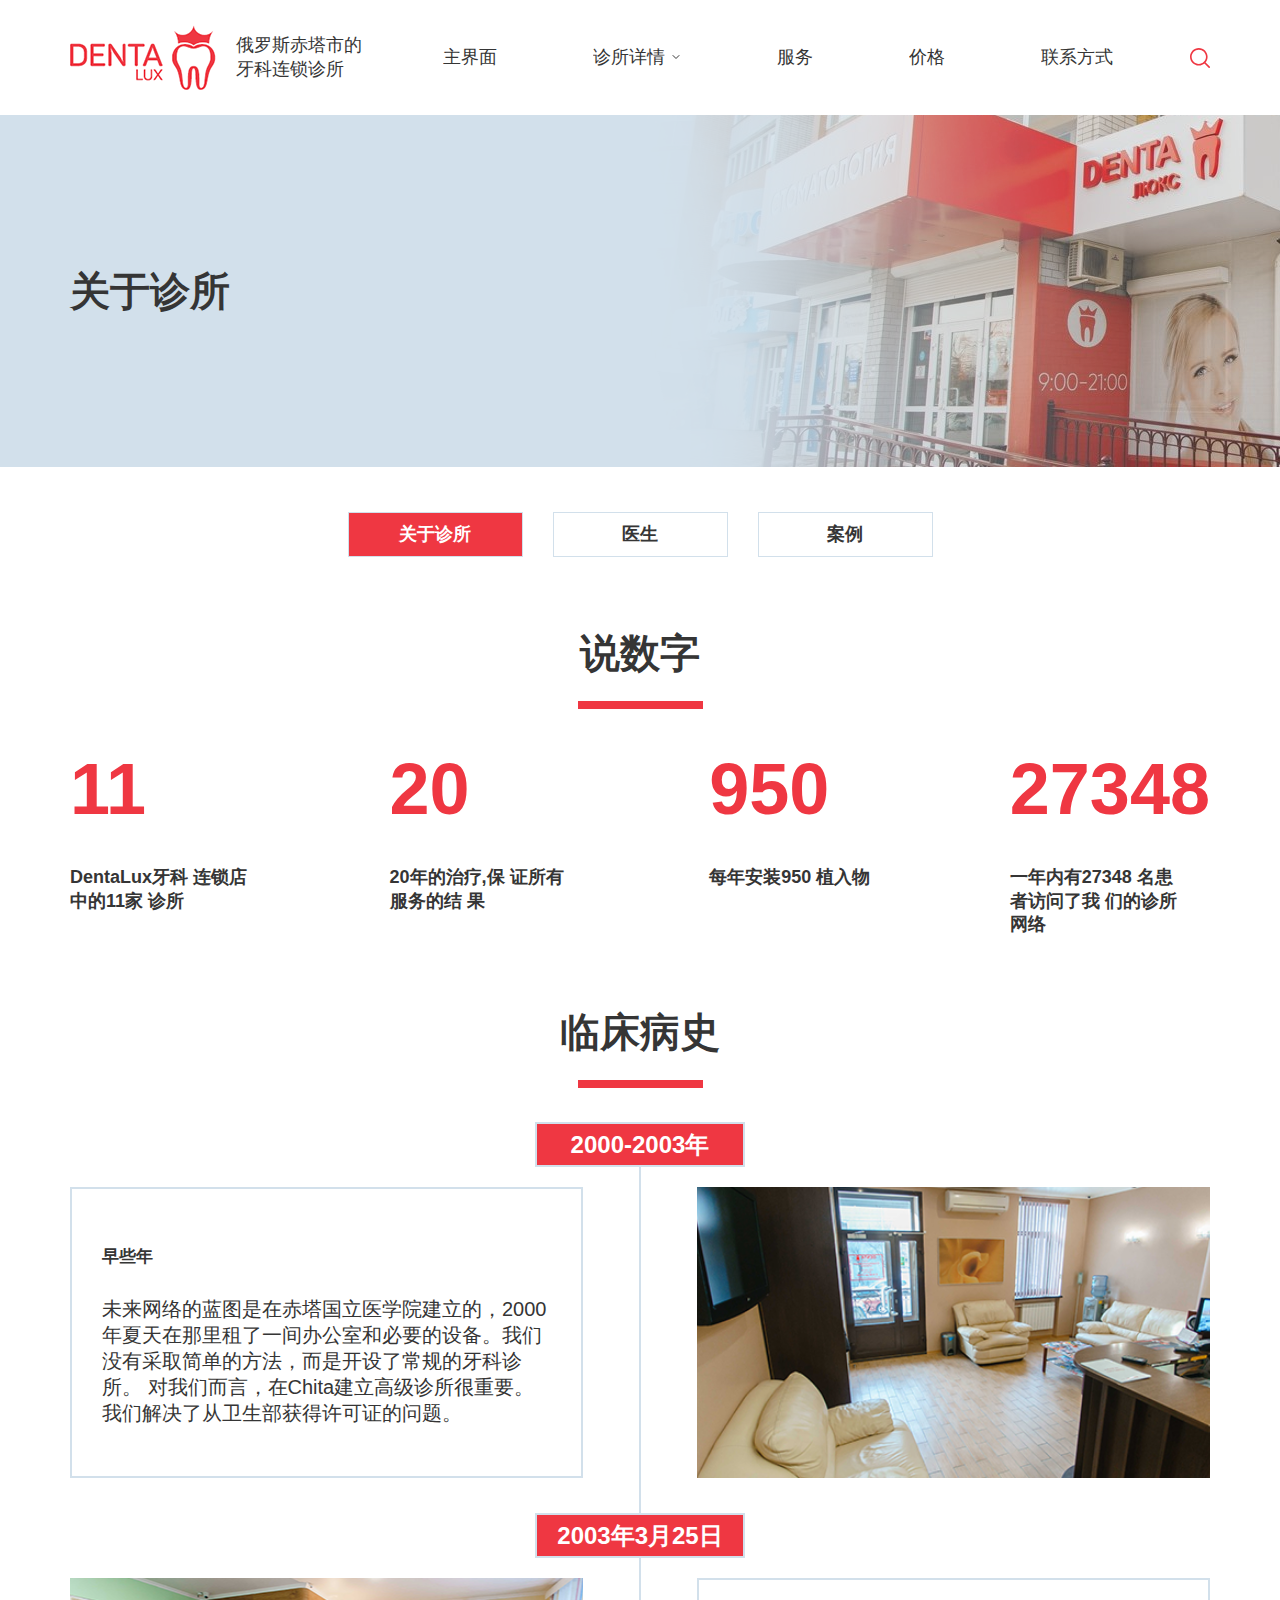
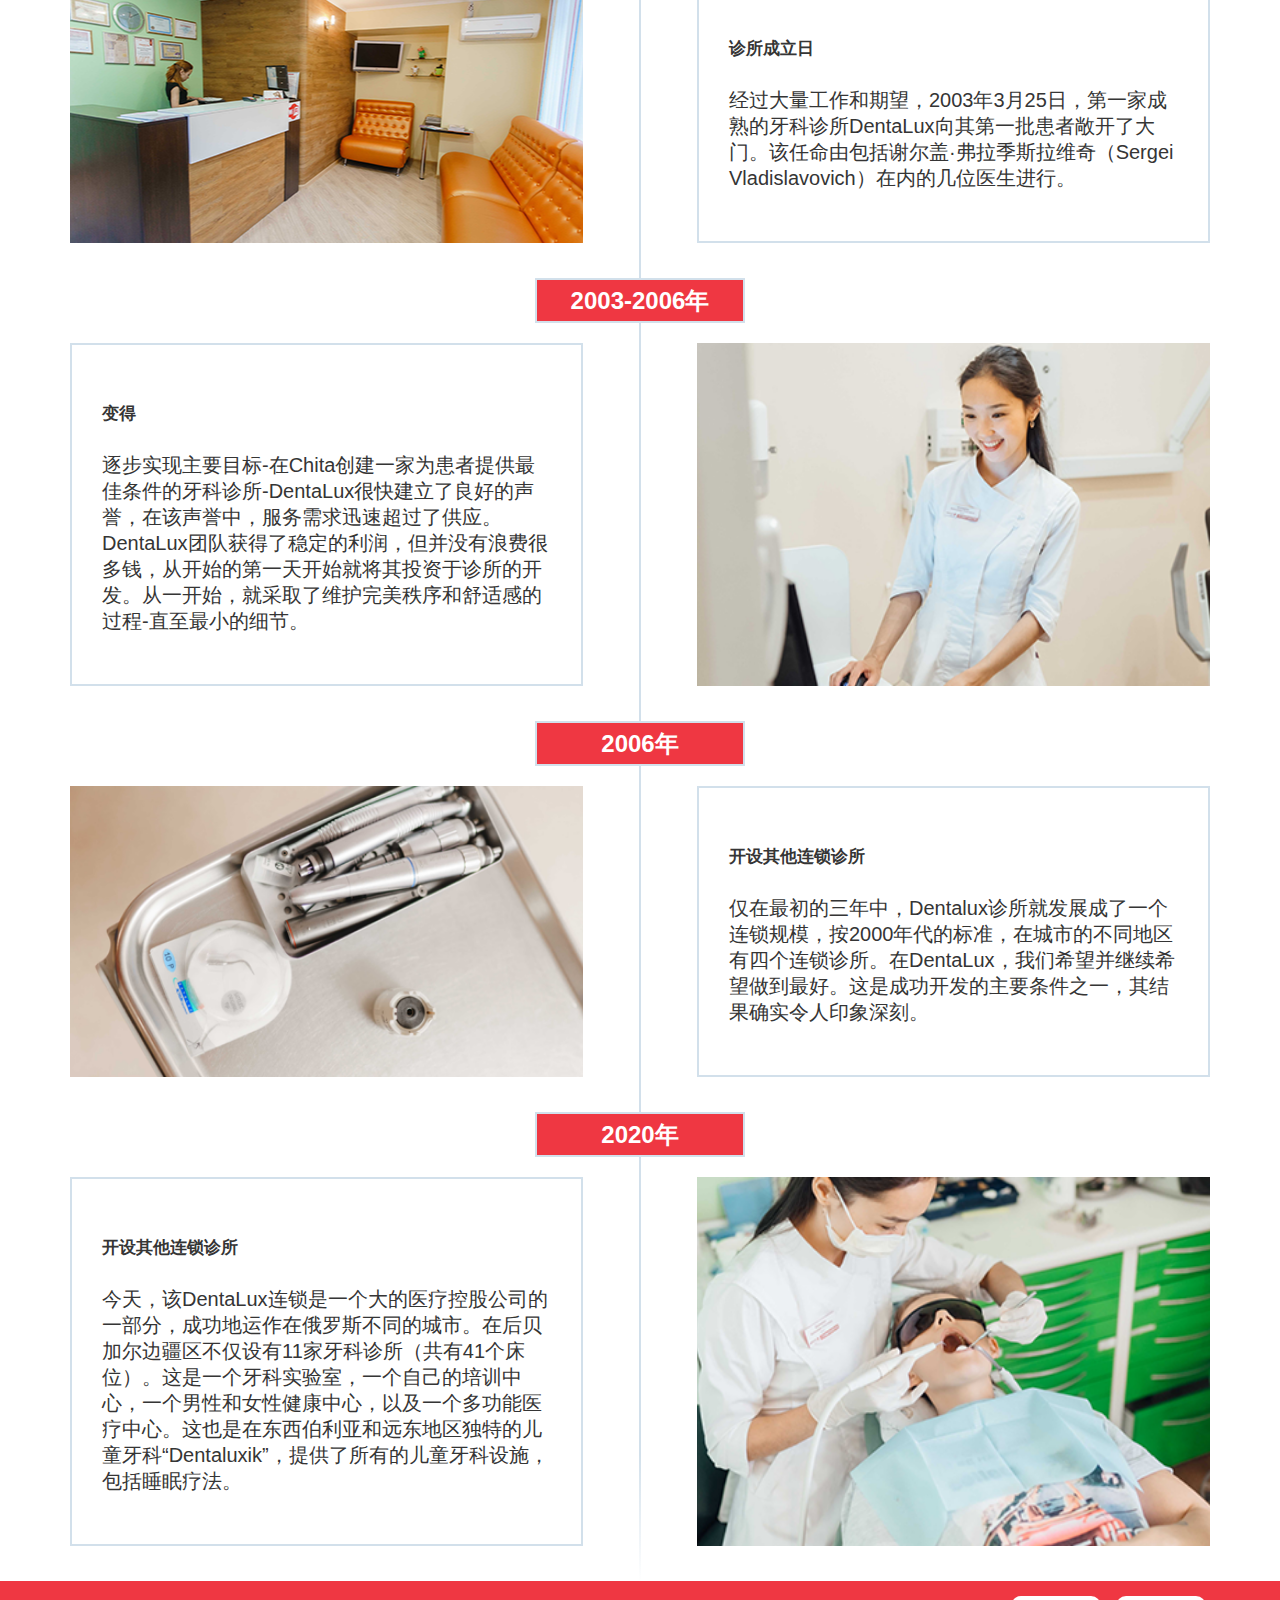
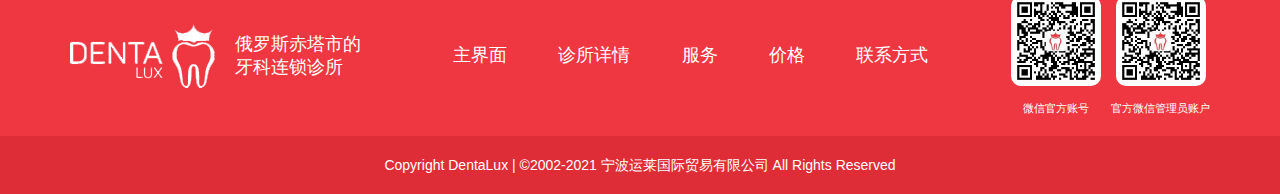
==== about.html @ 227af993 "added about.html" ====
<!DOCTYPE html>
<html lang="zh">
  <head>
    <meta charset="UTF-8" />
    <meta http-equiv="X-UA-Compatible" content="IE=edge" />
    <meta name="viewport" content="width=device-width, initial-scale=1.0" />
    <link rel="stylesheet" href="./css/slick.css" />
    <link rel="stylesheet" href="./css/style.css" />
    <title>DENTA LUX</title>
  </head>
  <body>
    <header class="header">
      <div class="container">
        <div class="header__inner">
          <a href="./index.html" class="logo">
            <img src="./img/logo.png" alt="logo" class="logo__img" />
            <span class="logo__text"> 俄罗斯赤塔市的牙科连锁诊所 </span>
          </a>
          <nav class="header__nav">
            <ul class="menu">
              <li class="menu__item"><a href="./index.html" class="menu__link">主界面</a></li>
              <li class="menu__item menu__item--list">
                <a href="#" class="menu__link">诊所详情</a>
                <svg class="header__hover-icon" xmlns="http://www.w3.org/2000/svg" width="12" height="12" viewBox="0 0 24 24" fill="none" stroke="#353535" stroke-width="2" stroke-linecap="round" stroke-linejoin="round" class="feather feather-chevron-down"><polyline points="6 9 12 15 18 9"></polyline></svg>
                <ul class="header__hover">
                  <li class="header__hover-item"><a href="#" class="header__hover-link">关于诊所</a></li>
                  <li class="header__hover-item"><a href="#" class="header__hover-link">医生</a></li>
                  <li class="header__hover-item"><a href="#" class="header__hover-link">案例</a></li>
                </ul>
              </li>
              <li class="menu__item"><a href="#" class="menu__link">服务</a></li>
              <li class="menu__item"><a href="#" class="menu__link">价格</a></li>
              <li class="menu__item"><a href="#" class="menu__link">联系方式</a></li>
            </ul>
          </nav>
          <a href="#" class="header__search"></a>
          <div class="burger">
            <span class="burger__line"></span>
          </div>
        </div>
      </div>
    </header>
    <main class="main">
      <section class="about">
        <div class="about__preview">
          <div class="container">
            <div class="about__preview-inner">
              <div class="about__preview-title title bold">关于诊所</div>
            </div>
          </div>
        </div>
        <div class="about__tabs">
          <div class="container">
            <div class="about__tabs-inner">
              <span class="about__tab bold active" data-tab="1">关于诊所</span>
              <span class="about__tab bold" data-tab="2">医生</span>
              <span class="about__tab bold" data-tab="3">案例</span>
            </div>
          </div>
        </div>
        <div class="about__inner">
          <div class="container">
            <div class="about__clinic about__content about__content--1 active">
              <h2 class="about__title underline bold title">说数字</h2>
              <ul class="about__stats">
                <li class="aboout__stats-item">
                  <div class="about__stats-num bold">11</div>
                  <div class="about__stats-text bold">DentaLux牙科 连锁店中的11家 诊所</div>
                </li>
                <li class="aboout__stats-item">
                  <div class="about__stats-num bold">20</div>
                  <div class="about__stats-text bold">20年的治疗,保 证所有服务的结 果</div>
                </li>
                <li class="aboout__stats-item">
                  <div class="about__stats-num bold">950</div>
                  <div class="about__stats-text bold">每年安装950 植入物</div>
                </li>
                <li class="aboout__stats-item">
                  <div class="about__stats-num bold">27348</div>
                  <div class="about__stats-text bold">一年内有27348 名患者访问了我 们的诊所网络</div>
                </li>
              </ul>
              <h2 class="about__title underline bold title">临床病史</h2>
              <ul class="about__history">
                <li class="about__history-item">
                  <date class="about__history-year bold">2000-2003年 </date>
                  <div class="about__history-wrapper">
                    <div class="about__history-desc">
                      <h5 class="about__history-title">早些年</h5>
                      <p class="about__history-text">未来网络的蓝图是在赤塔国立医学院建立的，2000年夏天在那里租了一间办公室和必要的设备。我们没有采取简单的方法，而是开设了常规的牙科诊所。 对我们而言，在Chita建立高级诊所很重要。我们解决了从卫生部获得许可证的问题。</p>
                    </div>
                    <div class="about__history-img" style="background-image: url(./img/about-history-1.png)"></div>
                  </div>
                </li>
                <li class="about__history-item">
                  <date class="about__history-year bold">2003年3月25日</date>
                  <div class="about__history-wrapper">
                    <div class="about__history-desc">
                      <h5 class="about__history-title">诊所成立日</h5>
                      <p class="about__history-text">经过大量工作和期望，2003年3月25日，第一家成熟的牙科诊所DentaLux向其第一批患者敞开了大门。该任命由包括谢尔盖·弗拉季斯拉维奇（Sergei Vladislavovich）在内的几位医生进行。</p>
                    </div>
                    <div class="about__history-img" style="background-image: url(./img/about-history-2.png)"></div>
                  </div>
                </li>
                <li class="about__history-item">
                  <date class="about__history-year bold">2003-2006年</date>
                  <div class="about__history-wrapper">
                    <div class="about__history-desc">
                      <h5 class="about__history-title">变得</h5>
                      <p class="about__history-text">逐步实现主要目标-在Chita创建一家为患者提供最佳条件的牙科诊所-DentaLux很快建立了良好的声誉，在该声誉中，服务需求迅速超过了供应。 DentaLux团队获得了稳定的利润，但并没有浪费很多钱，从开始的第一天开始就将其投资于诊所的开发。从一开始，就采取了维护完美秩序和舒适感的过程-直至最小的细节。</p>
                    </div>
                    <div class="about__history-img" style="background-image: url(./img/about-history-3.png)"></div>
                  </div>
                </li>
                <li class="about__history-item">
                  <date class="about__history-year bold">2006年</date>
                  <div class="about__history-wrapper">
                    <div class="about__history-desc">
                      <h5 class="about__history-title">开设其他连锁诊所</h5>
                      <p class="about__history-text">仅在最初的三年中，Dentalux诊所就发展成了一个连锁规模，按2000年代的标准，在城市的不同地区有四个连锁诊所。在DentaLux，我们希望并继续希望做到最好。这是成功开发的主要条件之一，其结果确实令人印象深刻。</p>
                    </div>
                    <div class="about__history-img" style="background-image: url(./img/about-history-4.png)"></div>
                  </div>
                </li>
                <li class="about__history-item">
                  <date class="about__history-year bold">2020年</date>
                  <div class="about__history-wrapper">
                    <div class="about__history-desc">
                      <h5 class="about__history-title">开设其他连锁诊所</h5>
                      <p class="about__history-text">今天，该DentaLux连锁是一个大的医疗控股公司的一部分，成功地运作在俄罗斯不同的城市。在后贝加尔边疆区不仅设有11家牙科诊所（共有41个床位）。这是一个牙科实验室，一个自己的培训中心，一个男性和女性健康中心，以及一个多功能医疗中心。这也是在东西伯利亚和远东地区独特的儿童牙科“Dentaluxik”，提供了所有的儿童牙科设施，包括睡眠疗法。</p>
                    </div>
                    <div class="about__history-img" style="background-image: url(./img/about-history-5.png)"></div>
                  </div>
                </li>
              </ul>
            </div>
            <div class="about__doctors about__content about__content--2">
              <h2 class="about__title underline bold title">我们的专家</h2>
              <div class="about__doctors-inner">
                <div class="about__doctors-card card">
                  <img src="./img/dentalux/ponomarev-e-s-1.jpg" alt="doctor" class="card__img" />
                  <div class="card__desc">
                    <div class="card__name underline">
                      <div class="card__last-name">Пономарёв</div>
                      Егор Сергеевич
                    </div>
                    <div class="card__profession">Врач-стоматолог, имплантолог, ортопед</div>
                    <a href="#" class="card__link">Подробнее</a>
                  </div>
                </div>
                <div class="about__doctors-card card">
                  <img src="./img/dentalux/ponomarev-e-s-1.jpg" alt="doctor" class="card__img" />
                  <div class="card__desc">
                    <div class="card__name underline">
                      <div class="card__last-name">Пономарёв</div>
                      Егор Сергеевич
                    </div>
                    <div class="card__profession">Врач-стоматолог, имплантолог, ортопед</div>
                    <a href="#" class="card__link">Подробнее</a>
                  </div>
                </div>
                <div class="about__doctors-card card">
                  <img src="./img/dentalux/ponomarev-e-s-1.jpg" alt="doctor" class="card__img" />
                  <div class="card__desc">
                    <div class="card__name underline">
                      <div class="card__last-name">Пономарёв</div>
                      Егор Сергеевич
                    </div>
                    <div class="card__profession">Врач-стоматолог, имплантолог, ортопед</div>
                    <a href="#" class="card__link">Подробнее</a>
                  </div>
                </div>
                <div class="about__doctors-card card">
                  <img src="./img/dentalux/ponomarev-e-s-1.jpg" alt="doctor" class="card__img" />
                  <div class="card__desc">
                    <div class="card__name underline">
                      <div class="card__last-name">Пономарёв</div>
                      Егор Сергеевич
                    </div>
                    <div class="card__profession">Врач-стоматолог, имплантолог, ортопед</div>
                    <a href="#" class="card__link">Подробнее</a>
                  </div>
                </div>
                <div class="about__doctors-card card">
                  <img src="./img/dentalux/ponomarev-e-s-1.jpg" alt="doctor" class="card__img" />
                  <div class="card__desc">
                    <div class="card__name underline">
                      <div class="card__last-name">Пономарёв</div>
                      Егор Сергеевич
                    </div>
                    <div class="card__profession">Врач-стоматолог, имплантолог, ортопед</div>
                    <a href="#" class="card__link">Подробнее</a>
                  </div>
                </div>
                <div class="about__doctors-card card">
                  <img src="./img/dentalux/ponomarev-e-s-1.jpg" alt="doctor" class="card__img" />
                  <div class="card__desc">
                    <div class="card__name underline">
                      <div class="card__last-name">Пономарёв</div>
                      Егор Сергеевич
                    </div>
                    <div class="card__profession">Врач-стоматолог, имплантолог, ортопед</div>
                    <a href="#" class="card__link">Подробнее</a>
                  </div>
                </div>
                <div class="about__doctors-card card">
                  <img src="./img/dentalux/ponomarev-e-s-1.jpg" alt="doctor" class="card__img" />
                  <div class="card__desc">
                    <div class="card__name underline">
                      <div class="card__last-name">Пономарёв</div>
                      Егор Сергеевич
                    </div>
                    <div class="card__profession">Врач-стоматолог, имплантолог, ортопед</div>
                    <a href="#" class="card__link">Подробнее</a>
                  </div>
                </div>
                <div class="about__doctors-card card">
                  <img src="./img/dentalux/ponomarev-e-s-1.jpg" alt="doctor" class="card__img" />
                  <div class="card__desc">
                    <div class="card__name underline">
                      <div class="card__last-name">Пономарёв</div>
                      Егор Сергеевич
                    </div>
                    <div class="card__profession">Врач-стоматолог, имплантолог, ортопед</div>
                    <a href="#" class="card__link">Подробнее</a>
                  </div>
                </div>
                <div class="about__doctors-card card">
                  <img src="./img/dentalux/ponomarev-e-s-1.jpg" alt="doctor" class="card__img" />
                  <div class="card__desc">
                    <div class="card__name underline">
                      <div class="card__last-name">Пономарёв</div>
                      Егор Сергеевич
                    </div>
                    <div class="card__profession">Врач-стоматолог, имплантолог, ортопед</div>
                    <a href="#" class="card__link">Подробнее</a>
                  </div>
                </div>
                <div class="about__doctors-card card">
                  <img src="./img/dentalux/ponomarev-e-s-1.jpg" alt="doctor" class="card__img" />
                  <div class="card__desc">
                    <div class="card__name underline">
                      <div class="card__last-name">Пономарёв</div>
                      Егор Сергеевич
                    </div>
                    <div class="card__profession">Врач-стоматолог, имплантолог, ортопед</div>
                    <a href="#" class="card__link">Подробнее</a>
                  </div>
                </div>
                <div class="about__doctors-card card">
                  <img src="./img/dentalux/ponomarev-e-s-1.jpg" alt="doctor" class="card__img" />
                  <div class="card__desc">
                    <div class="card__name underline">
                      <div class="card__last-name">Пономарёв</div>
                      Егор Сергеевич
                    </div>
                    <div class="card__profession">Врач-стоматолог, имплантолог, ортопед</div>
                    <a href="#" class="card__link">Подробнее</a>
                  </div>
                </div>
                <div class="about__doctors-card card">
                  <img src="./img/dentalux/ponomarev-e-s-1.jpg" alt="doctor" class="card__img" />
                  <div class="card__desc">
                    <div class="card__name underline">
                      <div class="card__last-name">Пономарёв</div>
                      Егор Сергеевич
                    </div>
                    <div class="card__profession">Врач-стоматолог, имплантолог, ортопед</div>
                    <a href="#" class="card__link">Подробнее</a>
                  </div>
                </div>
                <div class="about__doctors-card card">
                  <img src="./img/dentalux/ponomarev-e-s-1.jpg" alt="doctor" class="card__img" />
                  <div class="card__desc">
                    <div class="card__name underline">
                      <div class="card__last-name">Пономарёв</div>
                      Егор Сергеевич
                    </div>
                    <div class="card__profession">Врач-стоматолог, имплантолог, ортопед</div>
                    <a href="#" class="card__link">Подробнее</a>
                  </div>
                </div>
                <div class="about__doctors-card card">
                  <img src="./img/dentalux/ponomarev-e-s-1.jpg" alt="doctor" class="card__img" />
                  <div class="card__desc">
                    <div class="card__name underline">
                      <div class="card__last-name">Пономарёв</div>
                      Егор Сергеевич
                    </div>
                    <div class="card__profession">Врач-стоматолог, имплантолог, ортопед</div>
                    <a href="#" class="card__link">Подробнее</a>
                  </div>
                </div>
                <div class="about__doctors-card card">
                  <img src="./img/dentalux/ponomarev-e-s-1.jpg" alt="doctor" class="card__img" />
                  <div class="card__desc">
                    <div class="card__name underline">
                      <div class="card__last-name">Пономарёв</div>
                      Егор Сергеевич
                    </div>
                    <div class="card__profession">Врач-стоматолог, имплантолог, ортопед</div>
                    <a href="#" class="card__link">Подробнее</a>
                  </div>
                </div>
                <div class="about__doctors-card card">
                  <img src="./img/dentalux/ponomarev-e-s-1.jpg" alt="doctor" class="card__img" />
                  <div class="card__desc">
                    <div class="card__name underline">
                      <div class="card__last-name">Пономарёв</div>
                      Егор Сергеевич
                    </div>
                    <div class="card__profession">Врач-стоматолог, имплантолог, ортопед</div>
                    <a href="#" class="card__link">Подробнее</a>
                  </div>
                </div>
                <div class="about__doctors-card card">
                  <img src="./img/dentalux/ponomarev-e-s-1.jpg" alt="doctor" class="card__img" />
                  <div class="card__desc">
                    <div class="card__name underline">
                      <div class="card__last-name">Пономарёв</div>
                      Егор Сергеевич
                    </div>
                    <div class="card__profession">Врач-стоматолог, имплантолог, ортопед</div>
                    <a href="#" class="card__link">Подробнее</a>
                  </div>
                </div>
                <div class="about__doctors-card card">
                  <img src="./img/dentalux/ponomarev-e-s-1.jpg" alt="doctor" class="card__img" />
                  <div class="card__desc">
                    <div class="card__name underline">
                      <div class="card__last-name">Пономарёв</div>
                      Егор Сергеевич
                    </div>
                    <div class="card__profession">Врач-стоматолог, имплантолог, ортопед</div>
                    <a href="#" class="card__link">Подробнее</a>
                  </div>
                </div>
                <div class="about__doctors-card card">
                  <img src="./img/dentalux/ponomarev-e-s-1.jpg" alt="doctor" class="card__img" />
                  <div class="card__desc">
                    <div class="card__name underline">
                      <div class="card__last-name">Пономарёв</div>
                      Егор Сергеевич
                    </div>
                    <div class="card__profession">Врач-стоматолог, имплантолог, ортопед</div>
                    <a href="#" class="card__link">Подробнее</a>
                  </div>
                </div>
              </div>
            </div>
            <div class="about__cases about__content about__content--3">
              <h2 class="about__title underline bold title">案例</h2>
              <div class="about__cases-subtitle bold">本文由DentaLux编辑。 如需转载，请注明来自DentaLux网站。</div>
              <div class="about__cases-wrapper">
                <div class="about__cases-item">
                  <div class="about__cases-title underline">Ольга</div>
                  <div class="about__cases-photos">
                    <span class="about__cases-photo">
                      <img src="./img/about-cases-before-1.png" alt="image before" class="about__cases-img" />
                      <span class="about__cases-desc">До</span>
                    </span>
                    <span class="about__cases-photo">
                      <img src="./img/about-cases-after-1.png" alt="image after" class="about__cases-img" />
                      <span class="about__cases-desc">После</span>
                    </span>
                  </div>
                  <div class="about__cases-text">Lorem ipsum dolor sit amet, consectetur adipisicing elit, sed do eiusmod tempor incididunt ut labore et dolore magna aliqua. Ut enim ad minim veniam, quis nostrud exercitation ullamco laboris nisi ut aliquip ex ea commodo consequat. Duis aute irure dolor in reprehenderit in voluptate velit esse cillum dolore eu fugiat nulla pariatur. Excepteur sint occaecat cupidatat non proident, sunt in culpa qui officia deserunt mollit anim id est laborum.</div>
                </div>
                <div class="about__cases-item">
                  <div class="about__cases-title underline">Ольга</div>
                  <div class="about__cases-photos">
                    <span class="about__cases-photo">
                      <img src="./img/about-cases-before-1.png" alt="image before" class="about__cases-img" />
                      <span class="about__cases-desc">До</span>
                    </span>
                    <span class="about__cases-photo">
                      <img src="./img/about-cases-after-1.png" alt="image after" class="about__cases-img" />
                      <span class="about__cases-desc">После</span>
                    </span>
                  </div>
                  <div class="about__cases-text">Lorem ipsum dolor sit amet, consectetur adipisicing elit, sed do eiusmod tempor incididunt ut labore et dolore magna aliqua. Ut enim ad minim veniam, quis nostrud exercitation ullamco laboris nisi ut aliquip ex ea commodo consequat. Duis aute irure dolor in reprehenderit in voluptate velit esse cillum dolore eu fugiat nulla pariatur. Excepteur sint occaecat cupidatat non proident, sunt in culpa qui officia deserunt mollit anim id est laborum.</div>
                </div>
                <div class="about__cases-item">
                  <div class="about__cases-title underline">Ольга</div>
                  <div class="about__cases-photos">
                    <span class="about__cases-photo">
                      <img src="./img/about-cases-before-1.png" alt="image before" class="about__cases-img" />
                      <span class="about__cases-desc">До</span>
                    </span>
                    <span class="about__cases-photo">
                      <img src="./img/about-cases-after-1.png" alt="image after" class="about__cases-img" />
                      <span class="about__cases-desc">После</span>
                    </span>
                  </div>
                  <div class="about__cases-text">Lorem ipsum dolor sit amet, consectetur adipisicing elit, sed do eiusmod tempor incididunt ut labore et dolore magna aliqua. Ut enim ad minim veniam, quis nostrud exercitation ullamco laboris nisi ut aliquip ex ea commodo consequat. Duis aute irure dolor in reprehenderit in voluptate velit esse cillum dolore eu fugiat nulla pariatur. Excepteur sint occaecat cupidatat non proident, sunt in culpa qui officia deserunt mollit anim id est laborum.</div>
                </div>
                <div class="about__cases-item">
                  <div class="about__cases-title underline">Ольга</div>
                  <div class="about__cases-photos">
                    <span class="about__cases-photo">
                      <img src="./img/about-cases-before-1.png" alt="image before" class="about__cases-img" />
                      <span class="about__cases-desc">До</span>
                    </span>
                    <span class="about__cases-photo">
                      <img src="./img/about-cases-after-1.png" alt="image after" class="about__cases-img" />
                      <span class="about__cases-desc">После</span>
                    </span>
                  </div>
                  <div class="about__cases-text">Lorem ipsum dolor sit amet, consectetur adipisicing elit, sed do eiusmod tempor incididunt ut labore et dolore magna aliqua. Ut enim ad minim veniam, quis nostrud exercitation ullamco laboris nisi ut aliquip ex ea commodo consequat. Duis aute irure dolor in reprehenderit in voluptate velit esse cillum dolore eu fugiat nulla pariatur. Excepteur sint occaecat cupidatat non proident, sunt in culpa qui officia deserunt mollit anim id est laborum.</div>
                </div>
              </div>
            </div>
          </div>
        </div>
      </section>
    </main>
    <footer class="footer">
      <div class="container">
        <div class="footer__inner">
          <a href="./index.html" class="logo">
            <img src="./img/logo-white.png" alt="logo" class="logo__img" />
            <span class="logo__text"> 俄罗斯赤塔市的牙科连锁诊所 </span>
          </a>
          <nav class="footer__nav">
            <ul class="menu">
              <li class="menu__item"><a href="./index.html" class="menu__link">主界面</a></li>
              <li class="menu__item"><a href="#" class="menu__link">诊所详情</a></li>
              <li class="menu__item"><a href="#" class="menu__link">服务</a></li>
              <li class="menu__item"><a href="#" class="menu__link">价格</a></li>
              <li class="menu__item"><a href="#" class="menu__link">联系方式</a></li>
            </ul>
          </nav>
          <div class="qr__inner">
            <div class="qr__item">
              <img src="./img/qr-chat.jpg" alt="QR code" class="qr__img" />
              <span class="qr__text">微信官方账号</span>
            </div>
            <div class="qr__item">
              <img src="./img/qr-chat.jpg" alt="QR code" class="qr__img" />
              <span class="qr__text">官方微信管理员账户</span>
            </div>
          </div>
        </div>
      </div>
      <div class="footer__copy">Copyright DentaLux | ©2002-2021 宁波运莱国际贸易有限公司 All Rights Reserved</div>
    </footer>

    <script src="./js/jquery-3.6.0.min.js"></script>
    <script src="./js/slick.min.js"></script>
    <script src="./js/script.js"></script>
  </body>
</html>
---- css/style.css ----
@font-face {
  font-family: "Microsoft-JhengHei-400";
  src: url("../fonts/microsoft-jhenghei-regular.ttf") format("ttf");
  font-weight: 400;
  font-display: swap; }

@font-face {
  font-family: "Microsoft-JhengHei-700";
  src: url("../fonts/microsoft-jhenghei-bold.ttf") format("ttf");
  font-weight: 700;
  font-display: swap; }

html {
  box-sizing: border-box;
  overflow-x: hidden; }

*,
*::before,
*::after {
  box-sizing: inherit; }

body {
  margin: 0;
  padding: 0;
  font-family: "Microsoft-JhengHei-400", sans-serif;
  font-weight: 400;
  color: #353535;
  font-size: 18px;
  line-height: 1.3;
  overflow: hidden;
  background-color: white; }

@media (max-width: 1200px) {
  body {
    font-size: 16px; } }

.bold {
  font-family: "Microsoft-JhengHei-700", sans-serif;
  font-weight: 700; }

.container {
  max-width: 1170px;
  margin: 0 auto;
  padding: 0 15px; }

.btn {
  display: inline-block;
  color: white;
  padding: 20px 75px;
  background-color: #ef3742;
  border-radius: 50px;
  border: 1px solid #ef3742;
  text-decoration: none;
  transition: all 0.3s; }
  .btn:hover {
    background-color: white;
    color: #ef3742; }

@media (max-width: 1200px) {
  .btn {
    padding: 10px 50px; } }

.title {
  font-size: 40px; }

@media (max-width: 1200px) {
  .title {
    font-size: 34px; } }

@media (max-width: 1200px) {
  .title {
    font-size: 24px; } }

.underline {
  position: relative;
  padding-bottom: 30px; }
  .underline::before {
    content: "";
    position: absolute;
    height: 8px;
    width: 125px;
    background-color: #ef3742;
    bottom: 0;
    left: 0; }

@media (max-width: 1200px) {
  .underline {
    padding-bottom: 15px; }
    .underline::before {
      height: 4px; } }

.card {
  margin-bottom: 15px;
  border-radius: 10px;
  overflow: hidden;
  display: flex;
  flex-direction: column;
  align-items: center;
  max-width: 265px;
  width: 100%;
  background-color: white; }
  .card__img {
    height: 286px; }
  .card__desc {
    border-bottom-left-radius: 10px;
    border-bottom-right-radius: 10px;
    padding: 15px;
    border: 1px solid #dadada;
    border-top: none; }
  .card__name {
    width: 100%;
    margin: 0 0 20px 0;
    padding-bottom: 10px;
    font-size: 20px; }
    .card__name::before {
      height: 3px; }
  .card__link {
    display: inline-block;
    margin-top: 25px;
    color: #ef3742;
    font-size: 16px; }

.burger {
  width: 30px;
  height: 21px;
  position: relative;
  display: none;
  align-items: center;
  justify-content: center;
  cursor: pointer; }
  .burger__line {
    display: inline-block;
    width: 100%;
    height: 3px;
    background-color: #ef3742;
    transition: all 0.3s; }
  .burger::after {
    content: "";
    position: absolute;
    left: 0;
    top: 0;
    width: 100%;
    height: 3px;
    background-color: #ef3742;
    transition: all 0.3s; }
  .burger::before {
    content: "";
    position: absolute;
    left: 0;
    bottom: 0;
    width: 100%;
    height: 3px;
    background-color: #ef3742;
    transition: all 0.3s; }
  .burger.active .burger__line {
    opacity: 0; }
  .burger.active::after {
    transform: rotate(45deg);
    top: 9px; }
  .burger.active::before {
    transform: rotate(-45deg);
    bottom: 9px; }

.header {
  position: relative; }
  .header__inner {
    height: 115px;
    display: flex;
    align-items: center;
    justify-content: space-between;
    max-width: 100%;
    width: 100%; }
  .header__nav {
    max-width: 670px;
    width: 100%;
    margin-right: 15px; }
  .header .menu__link:hover {
    color: #ef3742; }
  .header__hover {
    background-color: #fff;
    padding: 5px;
    border-radius: 5px;
    box-shadow: 0 2px 4px rgba(0, 0, 0, 0.12);
    opacity: 0;
    position: absolute;
    z-index: 5;
    left: 0;
    top: 100%;
    width: 100%;
    margin: 0;
    list-style: none;
    transition: opacity 0.3s; }
    .header__hover-icon {
      transition: all 0.3s; }
    .header__hover-item + .header__hover-item {
      margin-top: 10px; }
    .header__hover-link {
      display: inline-block;
      width: 100%;
      color: #353535;
      text-decoration: none;
      padding: 5px 0;
      transition: all 0.3s; }
      .header__hover-link:hover {
        color: #ef3742; }
  .header .menu__item--list:hover {
    overflow: visible; }
    .header .menu__item--list:hover svg {
      transform: rotate(180deg);
      stroke: #ef3742; }
    .header .menu__item--list:hover .header__hover {
      opacity: 1; }
  .header__search {
    width: 20px;
    height: 20px;
    background-image: url(../img/icons/search.svg);
    background-repeat: no-repeat;
    background-size: cover; }

.logo {
  display: flex;
  align-items: center;
  margin-right: 15px;
  text-decoration: none; }
  .logo__text {
    width: 130px;
    margin-left: 20px;
    color: #353535; }

.menu {
  list-style: none;
  padding: 0;
  margin: 0;
  width: 100%;
  display: flex;
  align-items: center;
  justify-content: space-between; }
  .menu__item {
    position: relative;
    padding: 0;
    margin: 0;
    overflow: hidden; }
  .menu__link {
    display: inline-block;
    text-decoration: none;
    color: #353535;
    padding: 10px 0;
    transition: all 0.3s; }

@media (max-width: 1200px) {
  .header__inner {
    height: 70px; }
  .header__nav {
    position: absolute;
    top: 70px;
    right: 0;
    z-index: 10;
    width: 245px;
    height: 100vh;
    z-index: 100;
    background-color: white;
    margin-right: 0;
    transition: all 0.3s;
    transform: translateX(100%); }
    .header__nav.active {
      transform: translateX(0); }
  .header .menu {
    flex-direction: column; }
    .header .menu__item {
      width: 100%; }
      .header .menu__item--list {
        display: flex;
        justify-content: center;
        align-items: center;
        flex-wrap: wrap; }
        .header .menu__item--list .menu__link {
          width: fit-content;
          margin-right: 10px;
          padding-bottom: 0; }
    .header .menu__link {
      width: 100%;
      text-align: center; }
      .header .menu__link:hover {
        color: #353535; }
  .header__hover-link {
    text-align: center; }
    .header__hover-link:hover {
      color: #353535; }
  .header__search {
    margin-left: auto;
    margin-right: 20px; }
  .header__hover {
    position: relative;
    opacity: 1;
    height: 0;
    box-shadow: none;
    transition: all 0.3s; }
    .header__hover.active {
      height: 120px; }
  .header__hover-icon {
    margin-top: 10px; }
  .header__hover-icon.active {
    transform: rotate(180deg) !important;
    stroke: #ef3742 !important; }
  .header .menu__item--list:hover {
    overflow: hidden; }
    .header .menu__item--list:hover svg {
      transform: rotate(0deg);
      stroke: #353535; }
    .header .menu__item--list:hover .header__hover {
      opacity: 1; }
  .burger {
    display: flex; }
  .logo__img {
    width: 100px; } }

@media (max-width: 500px) {
  .logo__text {
    display: none; } }

.preview {
  background-image: url(../img/index-main-1.png);
  background-repeat: no-repeat;
  background-size: cover;
  background-position: center;
  padding: 150px 0px 300px;
  overflow: hidden; }
  .preview__inner {
    max-width: 780px;
    width: 100%; }
  .preview__title {
    margin-bottom: 50px; }
  .preview__text {
    margin-bottom: 30px;
    font-size: 30px;
    max-width: 400px;
    width: 100%; }
  .preview__btn {
    font-size: 23px; }

@media (max-width: 1200px) {
  .preview {
    padding: 150px 0px 200px; }
    .preview__title {
      margin-bottom: 30px; }
    .preview__text {
      font-size: 18px; }
    .preview__btn {
      font-size: 16px; } }

@media (max-width: 900px) {
  .preview {
    padding: 100px 0; }
    .preview__inner {
      max-width: 100%; } }

.advantages {
  margin-bottom: 80px;
  margin-top: -80px;
  position: relative;
  z-index: 10; }
  .advantages__inner {
    background-color: #ffffff;
    display: flex;
    align-items: center;
    margin: 0 auto;
    max-width: 1090px;
    width: 100%;
    justify-content: space-between;
    padding: 35px 30px;
    box-shadow: 0px 11px 29px rgba(0, 0, 0, 0.12);
    border-radius: 10px; }
  .advantages__img {
    height: 50px;
    width: auto; }
  .advantages__item {
    display: flex;
    align-items: flex-start; }
  .advantages__text {
    display: inline-block;
    max-width: 165px;
    width: 100%;
    margin-left: 15px; }

@media (max-width: 1200px) {
  .advantages {
    margin-bottom: 50px; }
    .advantages__inner {
      flex-wrap: wrap;
      justify-content: center;
      margin: 0 10px;
      width: calc(100% - 20px);
      padding: 20px; }
    .advantages__img {
      height: 50px;
      width: auto; }
    .advantages__item {
      display: flex;
      align-items: flex-start;
      max-width: 230px;
      width: 100%;
      margin: 10px; }
    .advantages__text {
      display: inline-block;
      max-width: 165px;
      width: 100%;
      margin-left: 15px; } }

.services {
  margin-bottom: 50px; }
  .services__title {
    text-align: center; }
    .services__title::before {
      left: calc(50% - 62.5px); }
  .services__inner {
    margin: 0 -20px 30px;
    display: flex;
    justify-content: center;
    flex-wrap: wrap; }
  .services__item {
    margin: 0 20px 30px;
    padding: 30px;
    border: 1px solid #dadada;
    border-radius: 8px;
    display: flex;
    flex-direction: column;
    align-items: center;
    justify-content: center;
    text-align: center; }
  .services__img {
    margin-bottom: 30px;
    transition: all 0.3s; }
  .services__img:hover {
    transform: scale(1.2); }
  .services__item:nth-child(1) .services__img {
    margin-right: -17px; }
  .services__text {
    margin: 20px 0;
    max-width: 160px;
    width: 100%; }
  .services__btn {
    padding: 10px 50px; }

.short-about {
  margin-bottom: 130px; }
  .short-about__inner {
    display: flex;
    justify-content: space-between;
    align-items: start; }
  .short-about__video {
    max-width: 50%;
    width: 100%;
    height: fit-content;
    box-shadow: -20px 20px 0 #bfbfbf;
    border-radius: 10px;
    overflow: hidden;
    display: flex;
    align-items: center;
    justify-content: center;
    margin-right: 15px;
    position: relative; }
    .short-about__video video {
      width: 100%;
      height: 100%; }
  .short-about__play {
    position: absolute;
    transform: translate(-50%, -50%);
    top: 50%;
    left: 50%;
    width: 100%;
    height: 100%;
    cursor: pointer;
    z-index: 10;
    opacity: 1;
    transition: all 0.3s; }
    .short-about__play-icon {
      position: absolute;
      transform: translate(-50%, -50%);
      top: 50%;
      left: 50%;
      background-image: url(../img/icons/play.svg);
      background-size: 50%;
      background-repeat: no-repeat;
      background-position: center;
      height: 40px;
      width: 40px;
      background-color: #ef3742;
      border-radius: 100%;
      z-index: 3; }
    .short-about__play-circle-1 {
      position: absolute;
      transform: translate(-50%, -50%);
      top: 50%;
      left: 50%;
      height: 70px;
      width: 70px;
      background-color: #ef3742;
      border-radius: 100%;
      opacity: 0.5;
      z-index: 2; }
    .short-about__play-circle-2 {
      position: absolute;
      transform: translate(-50%, -50%);
      top: 50%;
      left: 50%;
      height: 100px;
      width: 100px;
      background-color: #ef3742;
      border-radius: 100%;
      opacity: 0.2;
      z-index: 2; }
    .short-about__play.active {
      opacity: 0; }
  .short-about__desc {
    max-width: 500px;
    width: 100%;
    position: relative; }
    .short-about__desc::after {
      content: "DentaLux";
      font-size: 100px;
      opacity: 0.05;
      position: absolute;
      bottom: 10%;
      right: -80%;
      transform: rotate(90deg); }
  .short-about__text {
    font-size: 24px;
    margin: 40px 0 30px; }
  .short-about__btn {
    padding: 15px 60px; }

@media (max-width: 1200px) {
  .short-about__video {
    box-shadow: none;
    max-width: 60%;
    min-width: 60%; }
  .short-about__text {
    font-size: 18px;
    margin: 20px 0 30px; } }

@media (max-width: 700px) {
  .short-about__inner {
    justify-content: start;
    flex-direction: column; }
  .short-about__video {
    max-width: 100%;
    min-width: 60%; }
  .short-about__text {
    font-size: 18px;
    margin: 20px 0 30px; } }

.doctors {
  background-image: url(../img/doctors.png);
  background-size: 100% 80%;
  padding-top: 50px;
  background-repeat: no-repeat;
  margin-bottom: 75px; }
  .doctors__title {
    text-align: center; }
    .doctors__title::before {
      left: calc(50% - 62.5px); }
  .doctors__inner {
    margin: 25px 0 50px; }
  .doctors__arrow {
    height: 62px;
    width: 62px;
    background-color: transparent;
    border: none;
    box-shadow: none;
    position: absolute;
    top: calc(50% - 62px);
    background-size: cover;
    cursor: pointer; }
    .doctors__arrow--left {
      background-image: url(../img/doctors-arrow-left.png);
      left: -82px; }
    .doctors__arrow--right {
      background-image: url(../img/doctors-arrow-right.png);
      right: -82px; }
  .doctors__card {
    margin: 0 auto; }
  .doctors__btn {
    display: block;
    width: fit-content;
    padding: 15px 60px;
    margin: 0 auto; }

@media (max-width: 1300px) {
  .doctors {
    background-size: cover; }
    .doctors__arrow {
      width: 40px;
      height: 40px;
      top: -65px; }
      .doctors__arrow--left {
        background-image: url(../img/doctors-arrow-left.png);
        left: 10px; }
      .doctors__arrow--right {
        background-image: url(../img/doctors-arrow-right.png);
        right: 10px; } }

.certificates {
  margin-bottom: 80px; }
  .certificates__title {
    text-align: center; }
    .certificates__title::before {
      left: calc(50% - 62.5px); }
  .certificates__inner {
    position: relative; }
    .certificates__inner::after {
      content: "DentaLux";
      font-size: 100px;
      opacity: 0.05;
      position: absolute;
      top: 30%;
      left: -35%;
      transform: rotate(90deg); }
  .certificates__img {
    max-width: 265px;
    width: 100%;
    border: 1px solid #dadada;
    border-radius: 10px;
    margin: 0 auto; }
  .certificates__dots {
    list-style: none;
    padding: 0;
    display: flex;
    justify-content: center;
    flex-wrap: wrap;
    margin: 30px -15px 30px; }
    .certificates__dots li {
      position: relative;
      margin: 0 15px 10px; }
    .certificates__dots li button {
      width: 20px;
      height: 20px;
      background-color: #dadada;
      box-shadow: none;
      border-radius: 100%;
      border: none;
      cursor: pointer;
      padding: 0;
      transition: all 0.3s; }
      .certificates__dots li button::before {
        content: "";
        height: 40px;
        width: 40px;
        position: absolute;
        left: -10px;
        top: -3px;
        background-color: #ef3742;
        border-radius: 100%;
        opacity: 0;
        transition: all 0.3s; }
    .certificates__dots .slick-active button,
    .certificates__dots button:hover {
      background-color: #ef3742; }
      .certificates__dots .slick-active button::before,
      .certificates__dots button:hover::before {
        opacity: 0.3; }

@media (max-width: 1200px) {
  .certificates__inner::after {
    display: none; } }

.qr {
  margin-bottom: 80px;
  position: relative; }
  .qr::after {
    content: "";
    position: absolute;
    width: 443px;
    height: 270px;
    background-image: url(../img/qr-apples.png);
    background-repeat: no-repeat;
    top: 50px;
    right: -200px; }
  .qr__title {
    text-align: center;
    margin-bottom: 50px; }
    .qr__title::before {
      left: calc(50% - 62.5px); }
  .qr__inner {
    display: flex;
    justify-content: center;
    align-items: center; }
  .qr__item {
    display: flex;
    flex-direction: column;
    align-items: center;
    margin: 0 60px; }
  .qr__img {
    max-width: 270px;
    width: 100%;
    border: 1px solid #dadada;
    border-radius: 10px; }
  .qr__text {
    margin-top: 40px;
    font-size: 24px; }

@media (max-width: 1200px) {
  .qr::after {
    display: none; } }

@media (max-width: 900px) {
  .qr__item {
    margin: 0 30px; }
  .qr__text {
    font-size: 18px;
    margin-top: 20px; } }

@media (max-width: 500px) {
  .qr__inner {
    flex-direction: column; }
  .qr__item {
    margin: 0 0 15px; } }

.footer {
  background-color: #ef3742; }
  .footer__inner {
    padding: 15px 0 20px;
    display: flex;
    justify-content: space-between;
    align-items: center; }
  .footer .logo__text {
    color: white; }
  .footer__nav {
    max-width: 475px;
    width: 100%; }
  .footer .menu__link {
    color: white; }
  .footer .qr__item {
    color: white;
    margin: 0;
    margin-left: 10px; }
  .footer .qr__img {
    max-width: 90px;
    border: none; }
  .footer .qr__text {
    margin-top: 15px;
    font-size: 11px; }
  .footer__copy {
    color: white;
    background-color: #df2d38;
    padding: 20px 0;
    text-align: center;
    font-size: 14px; }

@media (max-width: 1000px) {
  .footer__inner {
    flex-wrap: wrap;
    justify-content: center; }
  .footer .logo {
    order: -2;
    margin-bottom: 10px; }
  .footer .qr__inner {
    flex-direction: row !important;
    order: -1; } }

.about__preview {
  background-image: url(../img/about-1.png);
  padding: 150px 0;
  margin-bottom: 45px; }

.about__tabs-inner {
  width: calc(100% + 30px);
  display: flex;
  justify-content: center;
  align-items: center;
  margin: 0 -15px 70px; }

.about__tab {
  margin: 0 15px;
  min-width: 175px;
  text-align: center;
  border: 1px solid #d2e0eb;
  padding: 10px;
  cursor: pointer;
  transition: all 0.3s; }
  .about__tab.active, .about__tab:hover {
    background-color: #ef3742;
    color: white; }

.about__title {
  text-align: center; }
  .about__title::before {
    left: calc(50% - 62.5px); }

.about__content {
  display: none; }
  .about__content.active {
    display: block; }

.about__stats {
  margin: 0 0 70px;
  list-style: none;
  padding: 0;
  display: flex;
  align-items: start;
  justify-content: space-between;
  max-width: 100%;
  width: 100%; }
  .about__stats-num {
    font-size: 72px;
    color: #ef3742;
    margin-bottom: 30px; }
  .about__stats-text {
    flex: 24;
    max-width: 180px;
    width: 100%; }

.about__history {
  list-style: none;
  padding: 0;
  margin: 0; }
  .about__history-item:nth-child(2n) .about__history-wrapper {
    flex-direction: row-reverse; }
  .about__history-item:nth-child(2n) .about__history-desc {
    margin-right: 0;
    margin-left: 10px; }
    .about__history-item:nth-child(2n) .about__history-desc::after {
      left: -60px; }
  .about__history-item:nth-child(2n) .about__history-img {
    margin-left: 0;
    margin-right: 10px; }
  .about__history-item:last-child .about__history-desc::after {
    background: #d2e0eb;
    background: linear-gradient(180deg, #d2e0eb 70%, transparent 100%); }
  .about__history-year {
    display: block;
    border: 2px solid #d2e0eb;
    background-color: #ef3742;
    color: white;
    font-size: 24px;
    min-width: 210px;
    max-width: fit-content;
    text-align: center;
    margin: 0 auto;
    padding: 5px; }
  .about__history-wrapper {
    display: flex;
    align-items: stretch;
    justify-content: space-between;
    max-width: 100%;
    width: 100%;
    margin: 20px 0 35px; }
  .about__history-desc {
    padding: 30px;
    border: 2px solid #d2e0eb;
    max-width: 45%;
    width: 100%;
    margin-right: 10px;
    font-size: 20px;
    position: relative; }
    .about__history-desc::after {
      content: "";
      display: inline-block;
      width: 2px;
      min-height: calc(100% + 60px);
      background-color: #d2e0eb;
      position: absolute;
      top: -22px;
      right: -60px; }
  .about__history-img {
    background-size: cover;
    background-position: center;
    background-repeat: no-repeat;
    max-width: 45%;
    width: 100%;
    margin-left: 10px; }

.about__doctors-inner {
  display: flex;
  flex-wrap: wrap;
  justify-content: center;
  width: calc(100% + 20px); }

.about__doctors-card {
  margin: 0 10px 30px;
  transition: all 0.3s; }
  .about__doctors-card:hover {
    box-shadow: 0 4px 8px #d2e0eb; }

.about__cases-subtitle {
  font-size: 24px;
  margin: 20px 0 50px;
  text-align: center; }

.about__cases-wrapper {
  display: flex;
  flex-wrap: wrap;
  justify-content: center;
  width: calc(100% + 60px);
  margin: 0 -30px; }

.about__cases-item {
  display: flex;
  flex-direction: column;
  align-items: center;
  justify-content: center;
  max-width: 540px;
  width: 100%;
  margin: 0 30px 45px; }

.about__cases-title {
  font-size: 30px;
  width: 100%;
  text-align: center;
  margin-bottom: 15px;
  padding-bottom: 15px; }
  .about__cases-title::before {
    width: 135px;
    height: 4px;
    left: calc(50% - 67.5px); }

.about__cases-photos {
  display: flex;
  align-items: stretch;
  justify-content: space-between;
  margin: 0 -10px;
  width: calc(100% + 20px); }

.about__cases-photo {
  display: flex;
  flex-direction: column;
  align-items: center;
  justify-content: center;
  height: fit-content;
  max-width: 255px;
  margin: 0 10px; }

.about__cases-img {
  width: 100%;
  border-radius: 10px; }

.about__cases-desc {
  margin-top: 15px;
  font-size: 24px; }

.about__cases-text {
  margin-top: 15px;
  font-size: 16px;
  text-align: center; }
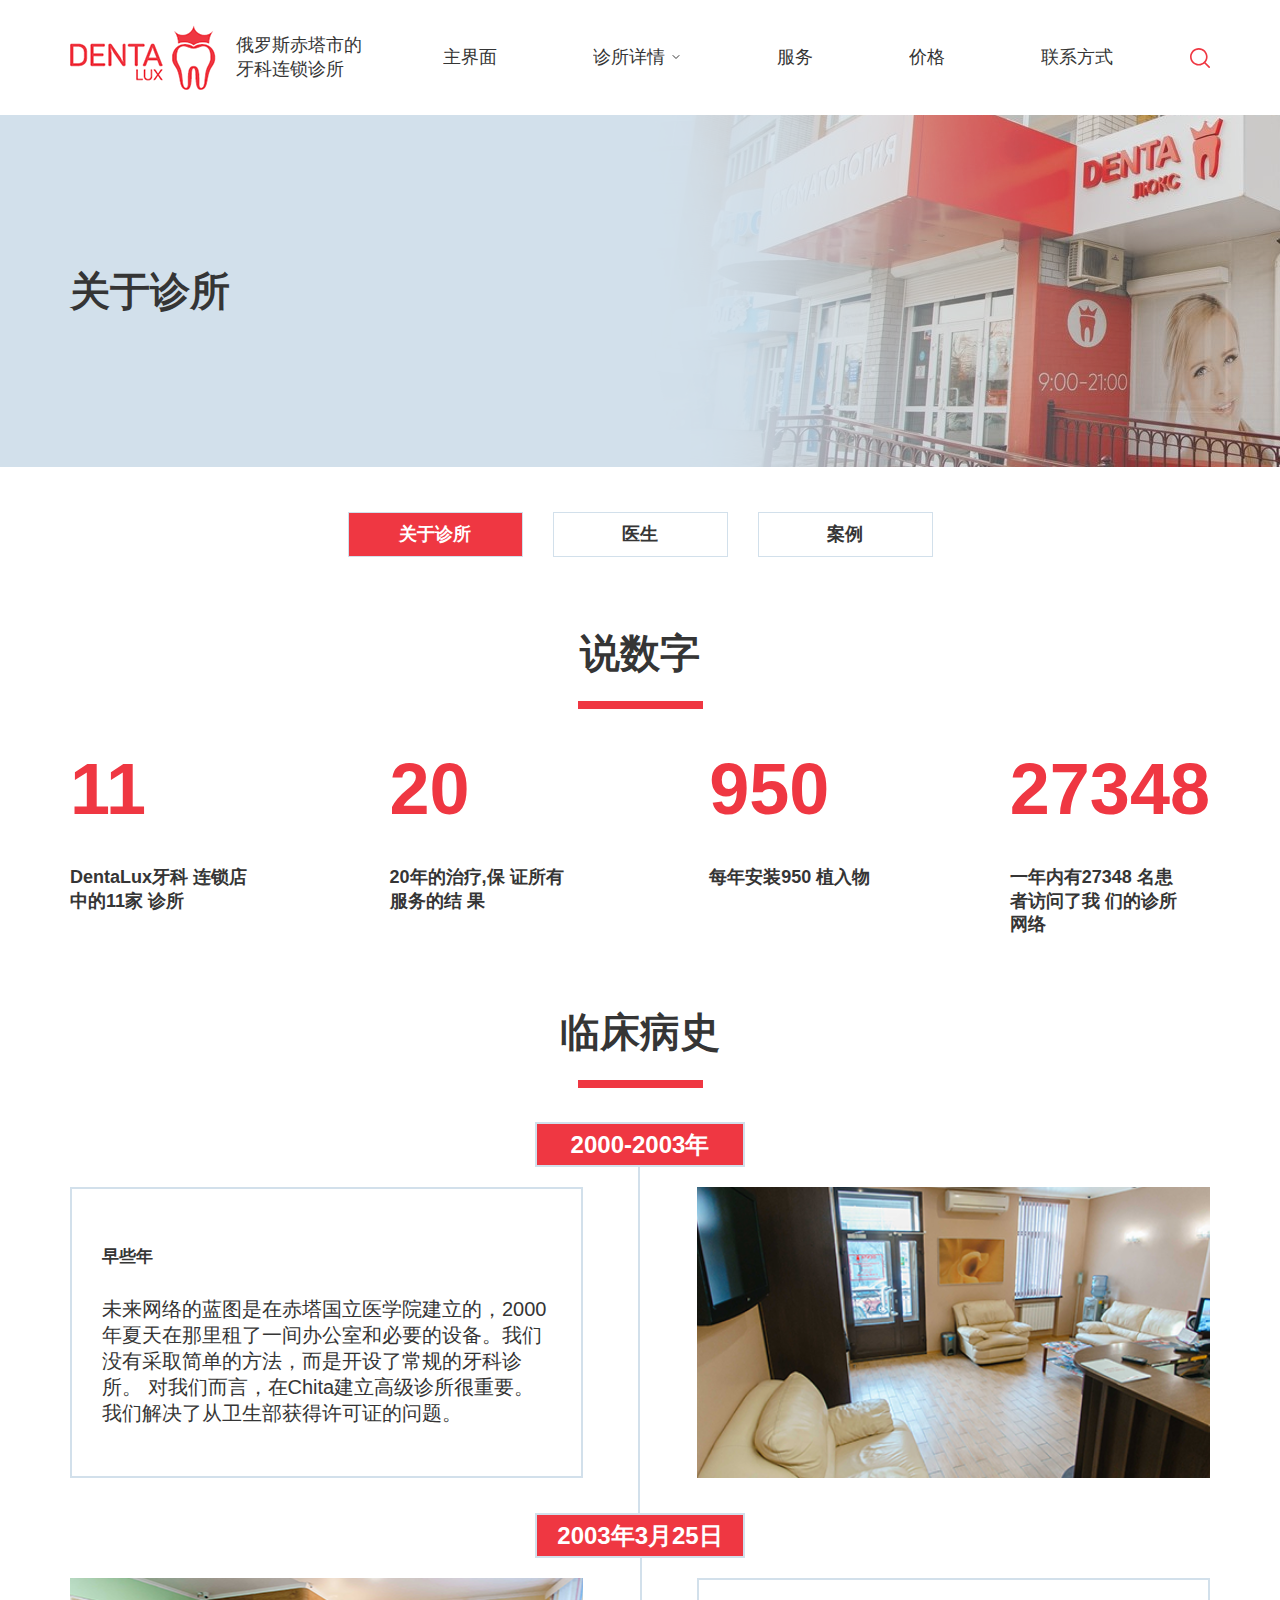
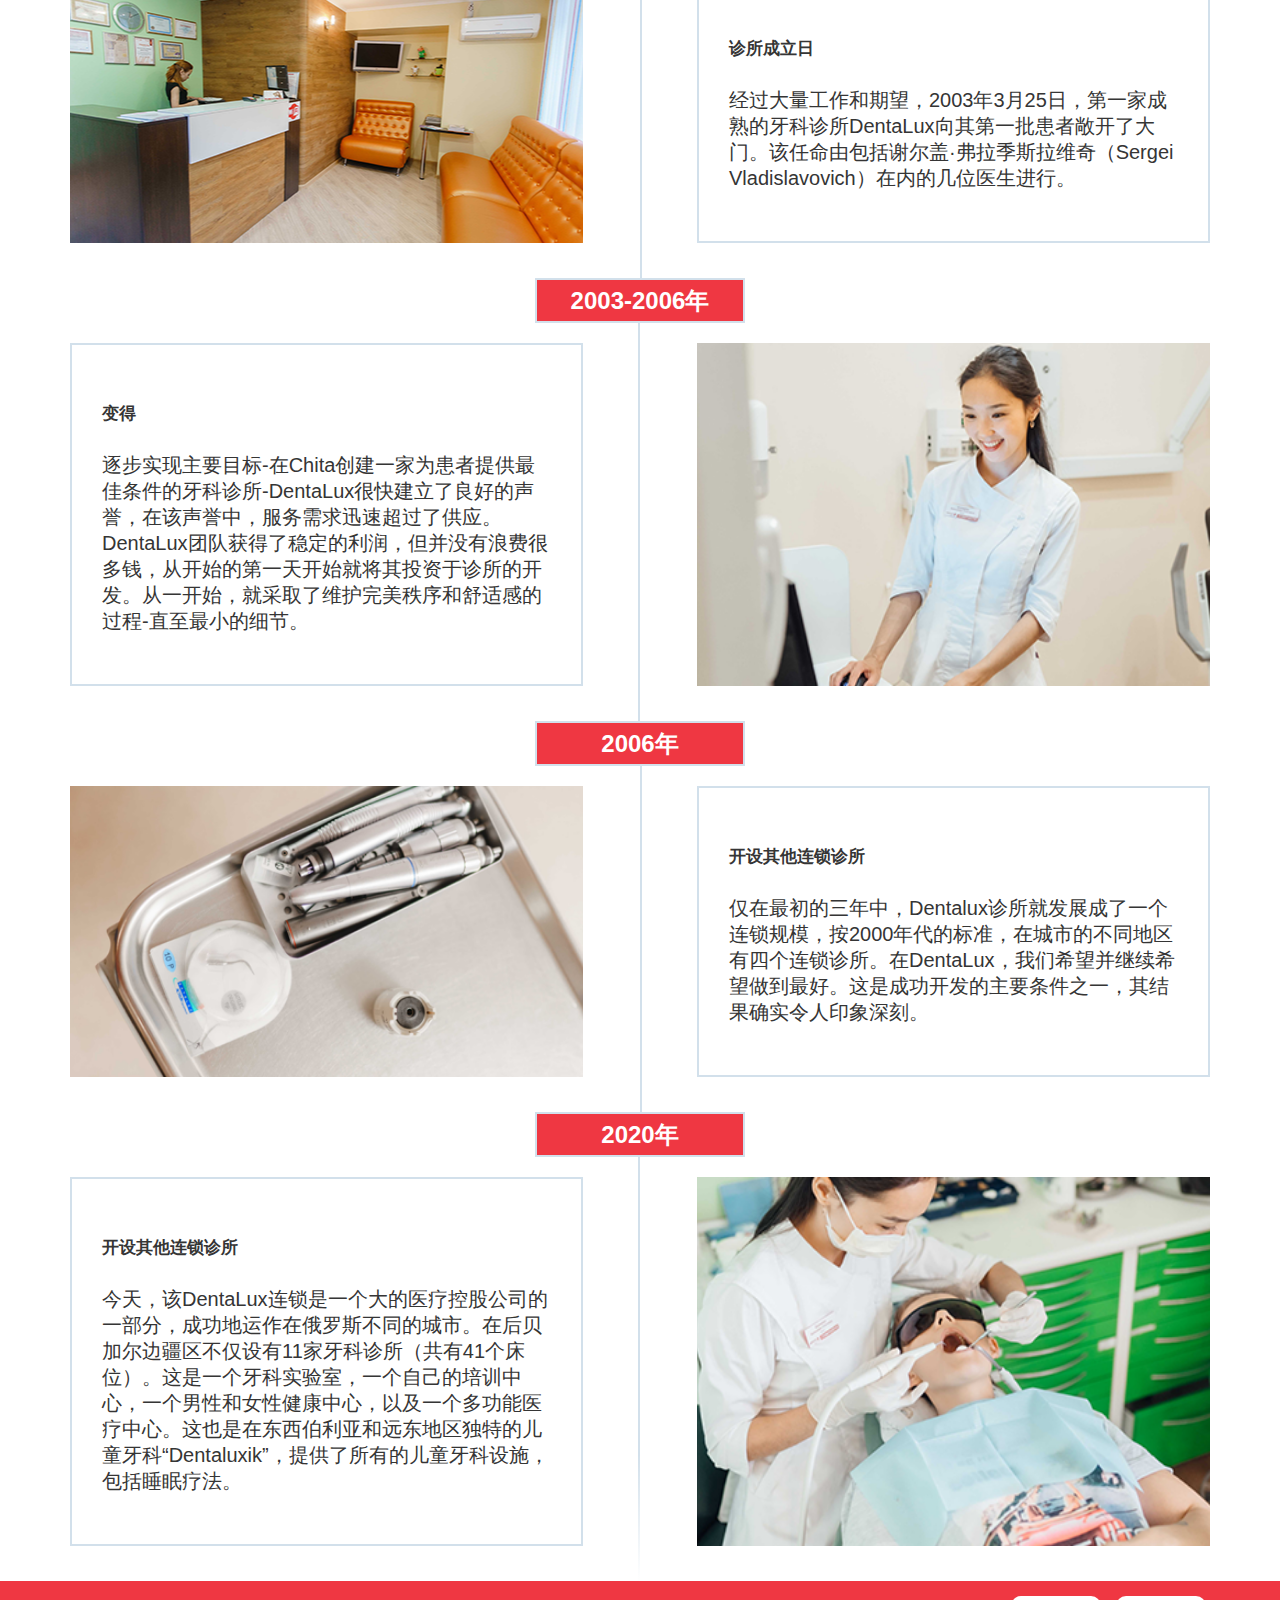
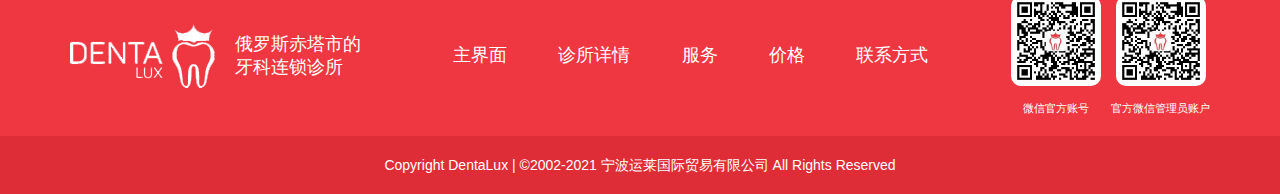
==== commit 36e7f6b2: "added preview image to short-about section and add search icon in header" ====
--- a/about.html
+++ b/about.html
@@ -33,7 +33,32 @@
               <li class="menu__item"><a href="#" class="menu__link">联系方式</a></li>
             </ul>
           </nav>
-          <a href="#" class="header__search"></a>
+          <a href="#" class="header__search">
+            <?xml version="1.0" encoding="iso-8859-1"?>
+            <!-- Generator: Adobe Illustrator 19.0.0, SVG Export Plug-In . SVG Version: 6.00 Build 0)  -->
+            <svg version="1.1" id="Capa_1" xmlns="http://www.w3.org/2000/svg" xmlns:xlink="http://www.w3.org/1999/xlink" x="0px" y="0px" viewBox="0 0 512 512" style="enable-background: new 0 0 512 512" xml:space="preserve">
+              <g>
+                <g>
+                  <path
+                    d="M225.474,0C101.151,0,0,101.151,0,225.474c0,124.33,101.151,225.474,225.474,225.474
+			                c124.33,0,225.474-101.144,225.474-225.474C450.948,101.151,349.804,0,225.474,0z M225.474,409.323
+			                c-101.373,0-183.848-82.475-183.848-183.848S124.101,41.626,225.474,41.626s183.848,82.475,183.848,183.848
+			                S326.847,409.323,225.474,409.323z"
+                    fill="#ef3742"
+                  />
+                </g>
+              </g>
+              <g>
+                <g>
+                  <path
+                    d="M505.902,476.472L386.574,357.144c-8.131-8.131-21.299-8.131-29.43,0c-8.131,8.124-8.131,21.306,0,29.43l119.328,119.328
+			                c4.065,4.065,9.387,6.098,14.715,6.098c5.321,0,10.649-2.033,14.715-6.098C514.033,497.778,514.033,484.596,505.902,476.472z"
+                    fill="#ef3742"
+                  />
+                </g>
+              </g>
+            </svg>
+          </a>
           <div class="burger">
             <span class="burger__line"></span>
           </div>
--- a/css/style.css
+++ b/css/style.css
@@ -212,10 +212,7 @@
       opacity: 1; }
   .header__search {
     width: 20px;
-    height: 20px;
-    background-image: url(../img/icons/search.svg);
-    background-repeat: no-repeat;
-    background-size: cover; }
+    height: 20px; }
 
 .logo {
   display: flex;
@@ -472,7 +469,10 @@
     cursor: pointer;
     z-index: 10;
     opacity: 1;
-    transition: all 0.3s; }
+    transition: all 0.3s;
+    background-repeat: no-repeat;
+    background-size: cover;
+    background-position: center; }
     .short-about__play-icon {
       position: absolute;
       transform: translate(-50%, -50%);
@@ -819,7 +819,7 @@
     margin-right: 0;
     margin-left: 10px; }
     .about__history-item:nth-child(2n) .about__history-desc::after {
-      left: -60px; }
+      left: -11.65%; }
   .about__history-item:nth-child(2n) .about__history-img {
     margin-left: 0;
     margin-right: 10px; }
@@ -860,7 +860,7 @@
       background-color: #d2e0eb;
       position: absolute;
       top: -22px;
-      right: -60px; }
+      right: -11.65%; }
   .about__history-img {
     background-size: cover;
     background-position: center;
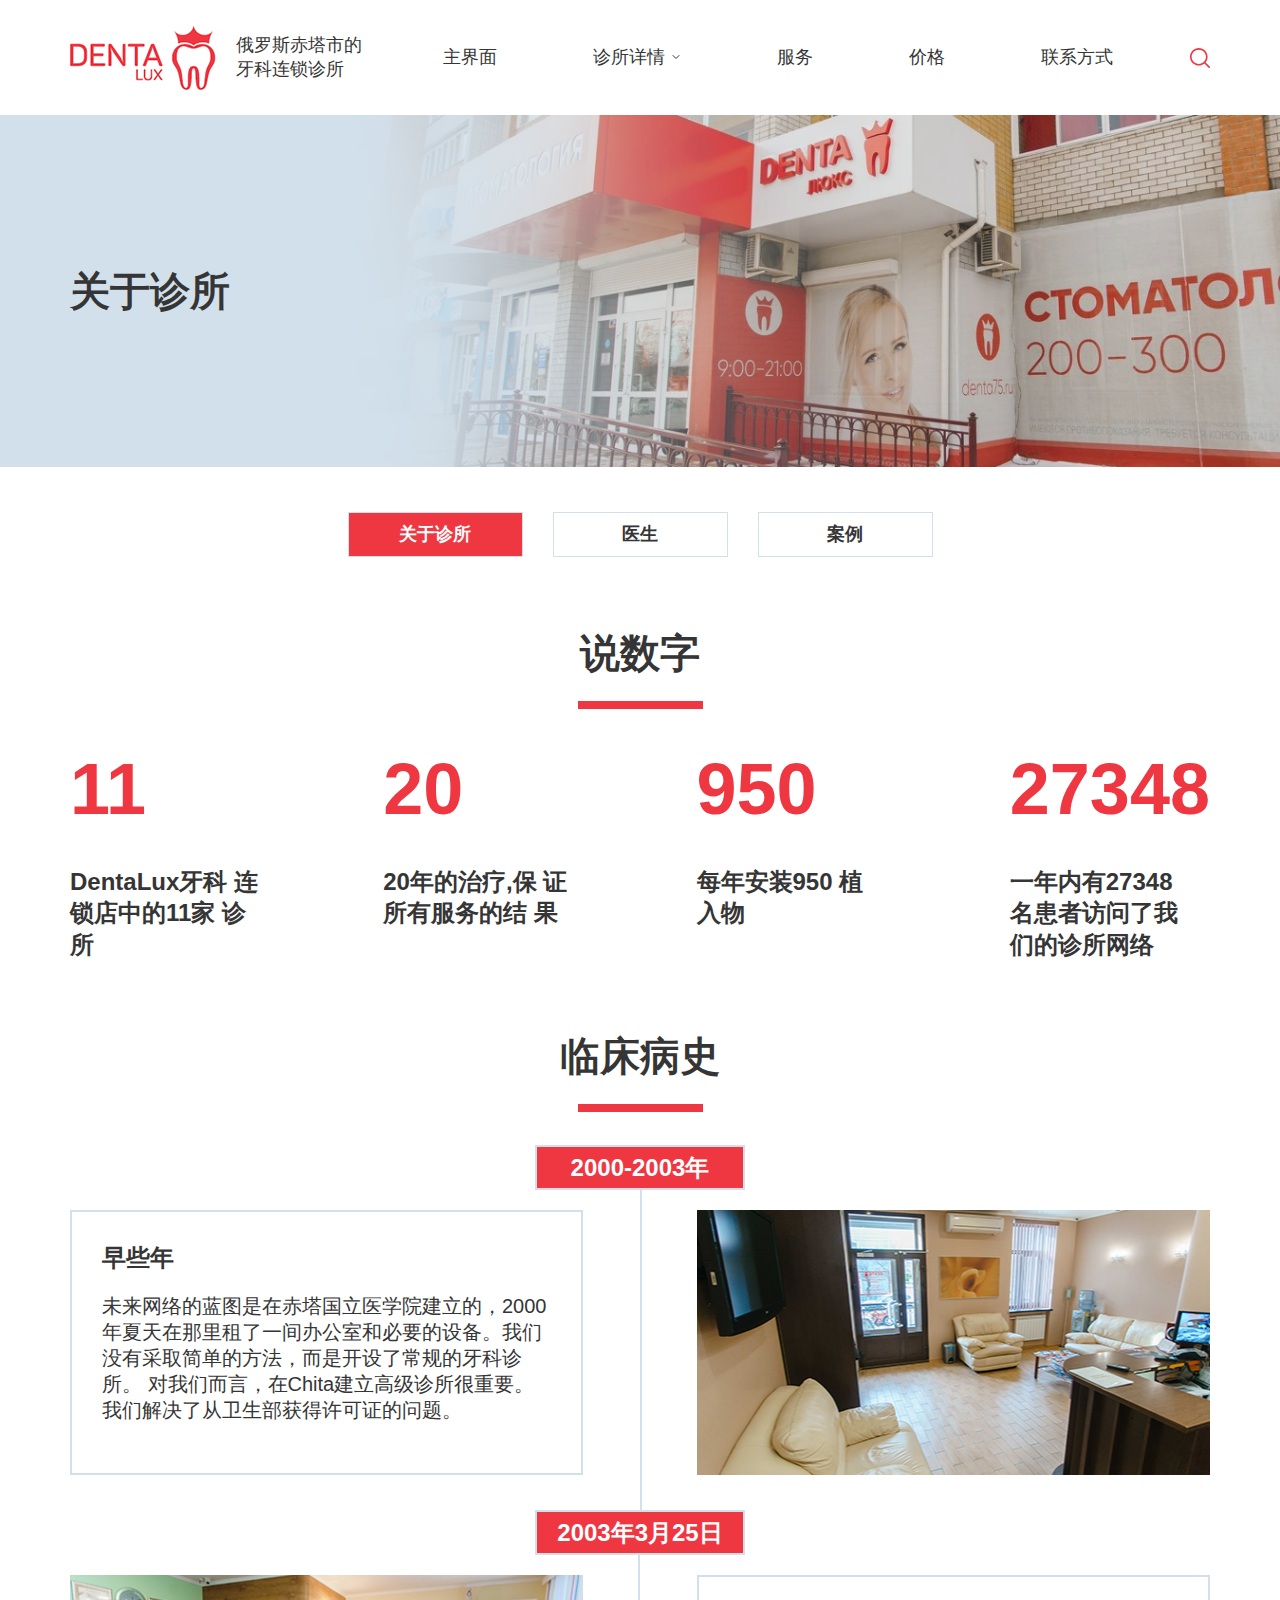
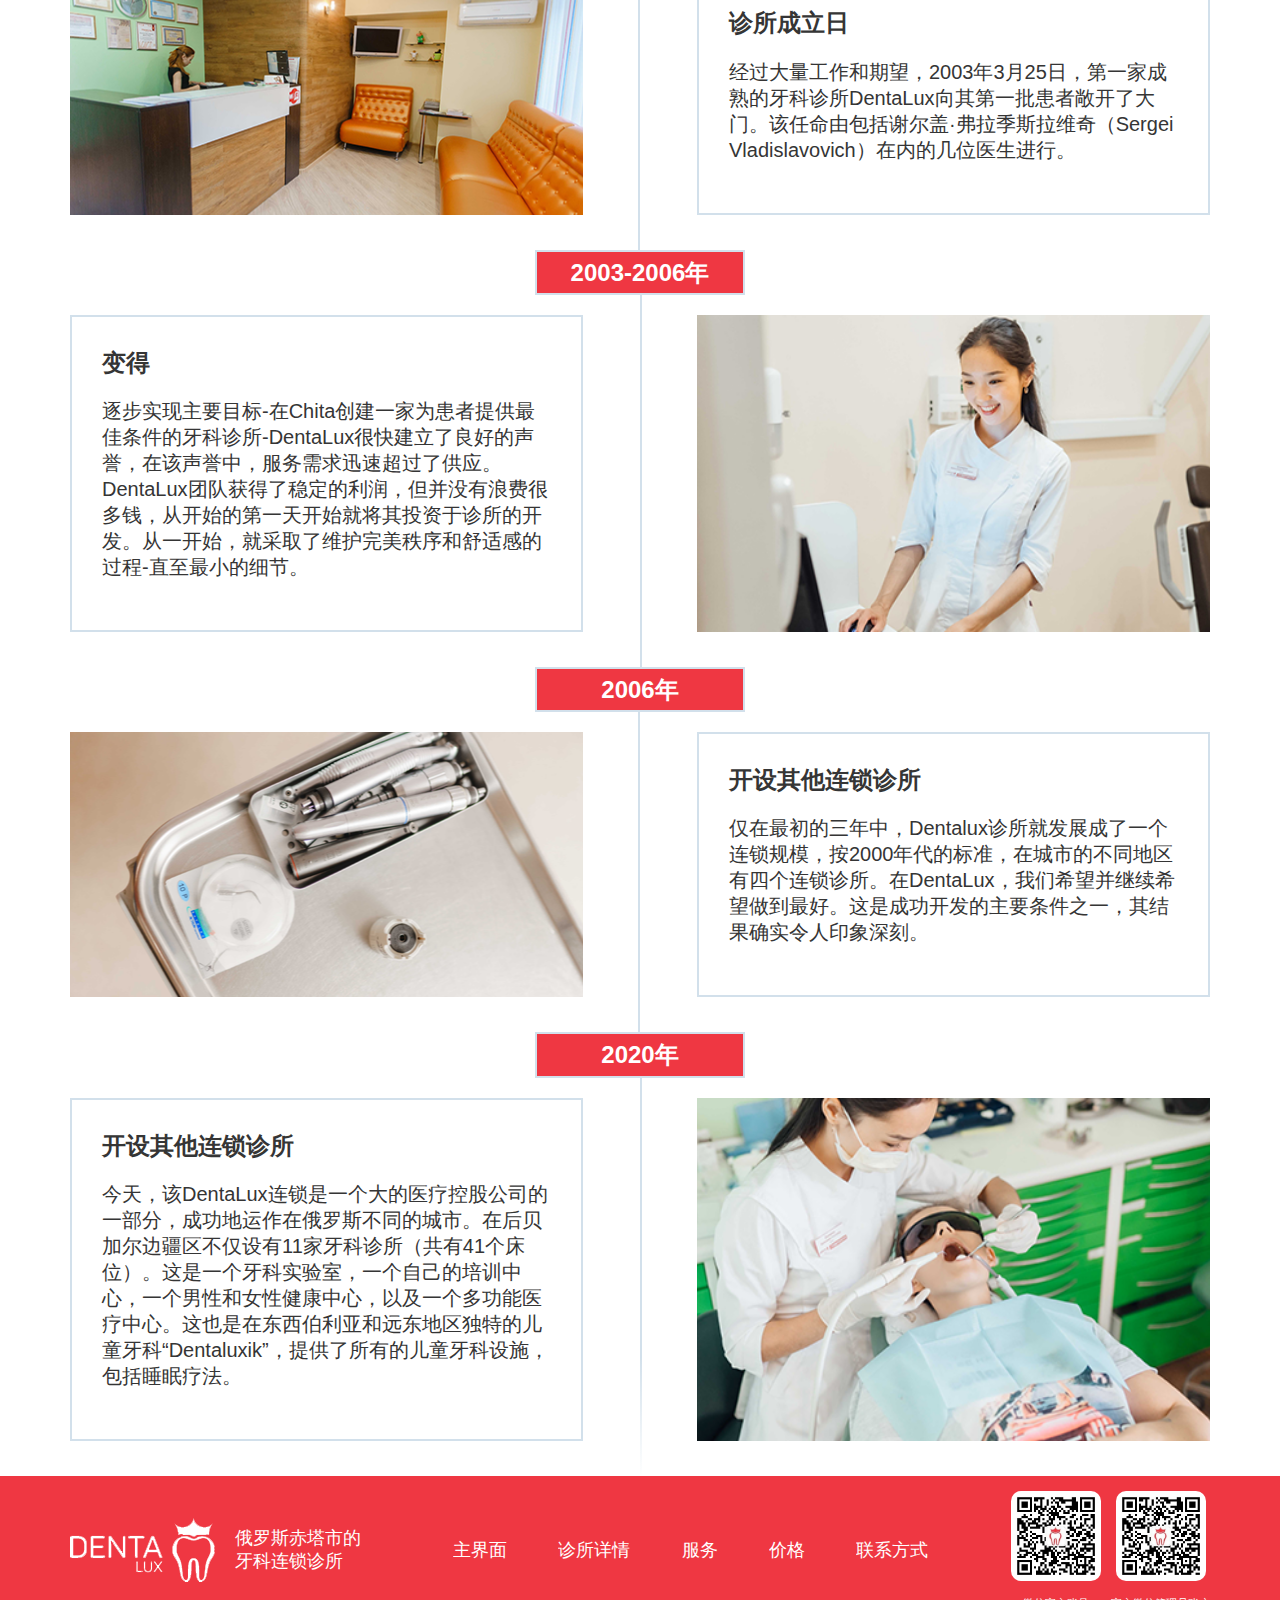
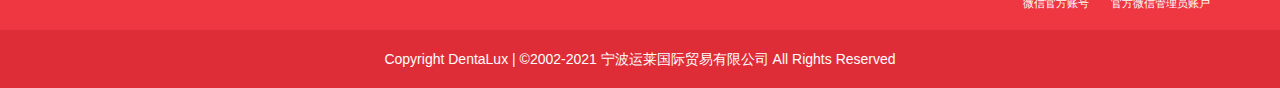
==== commit cac34bdd: "added adaptive version to about.html and fixed bugs" ====
--- a/about.html
+++ b/about.html
@@ -88,19 +88,19 @@
             <div class="about__clinic about__content about__content--1 active">
               <h2 class="about__title underline bold title">说数字</h2>
               <ul class="about__stats">
-                <li class="aboout__stats-item">
+                <li class="about__stats-item">
                   <div class="about__stats-num bold">11</div>
                   <div class="about__stats-text bold">DentaLux牙科 连锁店中的11家 诊所</div>
                 </li>
-                <li class="aboout__stats-item">
+                <li class="about__stats-item">
                   <div class="about__stats-num bold">20</div>
                   <div class="about__stats-text bold">20年的治疗,保 证所有服务的结 果</div>
                 </li>
-                <li class="aboout__stats-item">
+                <li class="about__stats-item">
                   <div class="about__stats-num bold">950</div>
                   <div class="about__stats-text bold">每年安装950 植入物</div>
                 </li>
-                <li class="aboout__stats-item">
+                <li class="about__stats-item">
                   <div class="about__stats-num bold">27348</div>
                   <div class="about__stats-text bold">一年内有27348 名患者访问了我 们的诊所网络</div>
                 </li>
--- a/css/style.css
+++ b/css/style.css
@@ -759,6 +759,9 @@
 
 .about__preview {
   background-image: url(../img/about-1.png);
+  background-size: cover;
+  background-repeat: no-repeat;
+  background-position: center;
   padding: 150px 0;
   margin-bottom: 45px; }
 
@@ -790,6 +793,17 @@
   display: none; }
   .about__content.active {
     display: block; }
+
+@media (max-width: 620px) {
+  .about__preview {
+    padding: 100px 0;
+    margin-bottom: 35px; }
+  .about__tabs-inner {
+    width: calc(100% + 10px);
+    margin: 0 -5px 70px; }
+  .about__tab {
+    margin: 0 5px;
+    min-width: 90px; } }
 
 .about__stats {
   margin: 0 0 70px;
@@ -805,9 +819,34 @@
     color: #ef3742;
     margin-bottom: 30px; }
   .about__stats-text {
-    flex: 24;
-    max-width: 180px;
+    font-size: 24px;
+    max-width: 190px;
     width: 100%; }
+
+@media (max-width: 900px) {
+  .about__stats {
+    margin: 0 -10 70px;
+    flex-wrap: wrap;
+    max-width: calc(100% + 20px);
+    width: 100%; }
+    .about__stats-item {
+      display: flex;
+      flex-direction: column;
+      align-items: center;
+      margin: 0 10px 20px;
+      width: calc(50% - 20px); }
+    .about__stats-text {
+      font-size: 18px; } }
+
+@media (max-width: 500px) {
+  .about__stats-item {
+    margin: 0 0 20px;
+    width: 100%; }
+  .about__stats-num {
+    font-size: 54px; }
+  .about__stats-text {
+    font-size: 16px;
+    text-align: center; } }
 
 .about__history {
   list-style: none;
@@ -819,7 +858,7 @@
     margin-right: 0;
     margin-left: 10px; }
     .about__history-item:nth-child(2n) .about__history-desc::after {
-      left: -11.65%; }
+      left: -12%; }
   .about__history-item:nth-child(2n) .about__history-img {
     margin-left: 0;
     margin-right: 10px; }
@@ -860,7 +899,10 @@
       background-color: #d2e0eb;
       position: absolute;
       top: -22px;
-      right: -11.65%; }
+      right: -12%; }
+  .about__history-title {
+    margin: 0;
+    font-size: 24px; }
   .about__history-img {
     background-size: cover;
     background-position: center;
@@ -869,11 +911,40 @@
     width: 100%;
     margin-left: 10px; }
 
+@media (max-width: 700px) {
+  .about__history-year {
+    font-size: 18px; }
+  .about__history-desc {
+    padding: 15px;
+    font-size: 16px; } }
+
+@media (max-width: 500px) {
+  .about__history-item:nth-child(2n) .about__history-wrapper {
+    flex-direction: column-reverse; }
+  .about__history-item:nth-child(2n) .about__history-desc {
+    margin-left: 0; }
+  .about__history-item:nth-child(2n) .about__history-img {
+    margin-right: 0; }
+  .about__history-wrapper {
+    flex-direction: column-reverse; }
+  .about__history-desc {
+    max-width: 100%;
+    margin-right: 0;
+    font-size: 18px; }
+    .about__history-desc::after {
+      display: none; }
+  .about__history-img {
+    max-width: 100%;
+    margin-left: 0;
+    height: 300px;
+    margin-bottom: 15px; } }
+
 .about__doctors-inner {
   display: flex;
   flex-wrap: wrap;
   justify-content: center;
-  width: calc(100% + 20px); }
+  width: calc(100% + 20px);
+  margin: 0 -10px; }
 
 .about__doctors-card {
   margin: 0 10px 30px;
@@ -926,7 +997,7 @@
   align-items: center;
   justify-content: center;
   height: fit-content;
-  max-width: 255px;
+  max-width: calc(50% - 30px);
   margin: 0 10px; }
 
 .about__cases-img {
@@ -941,3 +1012,17 @@
   margin-top: 15px;
   font-size: 16px;
   text-align: center; }
+
+@media (max-width: 500px) {
+  .about__cases-subtitle {
+    font-size: 18px; }
+  .about__cases-title {
+    font-size: 24px;
+    padding-bottom: 5px; }
+    .about__cases-title::before {
+      width: 100px;
+      height: 2px;
+      left: calc(50% - 50px); }
+  .about__cases-desc {
+    margin-top: 10px;
+    font-size: 18px; } }
